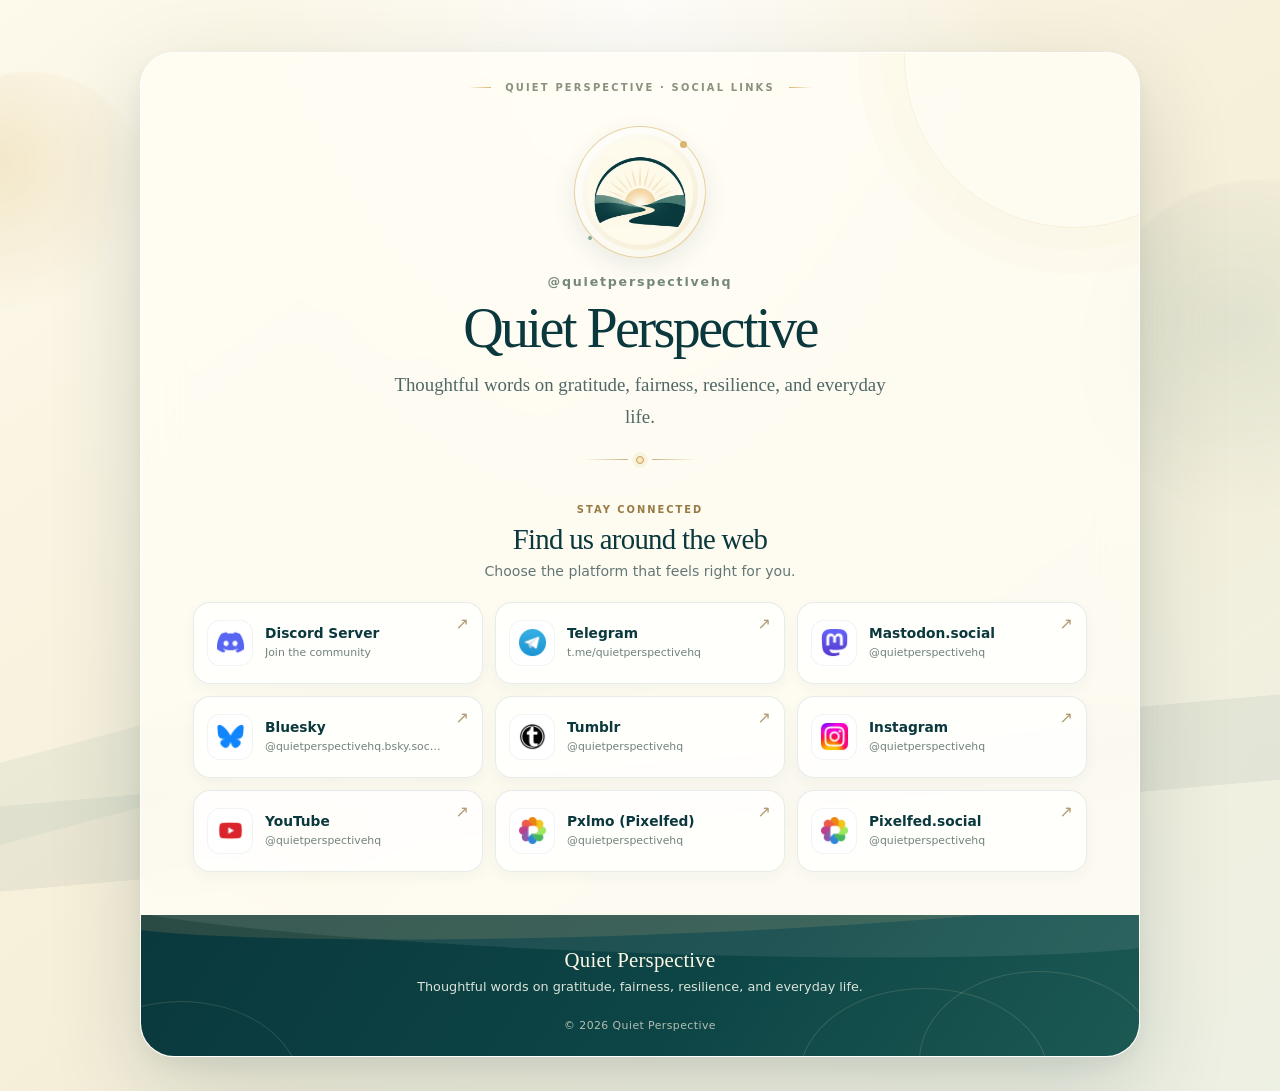
==== index.html @ dffe81c9 "Update index.html" ====
<!doctype html>
<html lang="en">
<head>
  <meta charset="utf-8">
  <meta name="viewport" content="width=device-width, initial-scale=1">
  <meta name="theme-color" content="#0a383d">
  <meta name="color-scheme" content="light">
  <meta name="description" content="Quiet Perspective — Thoughtful words on gratitude, fairness, resilience, and everyday life.">
  <meta name="author" content="Quiet Perspective">
  <meta name="robots" content="index, follow">

  <link rel="canonical" href="https://quietperspectivehq.github.io/">
  <link rel="preload" as="image" href="images/brand-mark.webp" fetchpriority="high">

  <meta property="og:type" content="website">
  <meta property="og:site_name" content="Quiet Perspective">
  <meta property="og:title" content="Quiet Perspective — Thoughtful words for everyday life">
  <meta property="og:description" content="Thoughtful words on gratitude, fairness, resilience, and everyday life.">
  <meta property="og:url" content="https://quietperspectivehq.github.io/">
  <meta property="og:image" content="https://quietperspectivehq.github.io/images/og-image.jpg">
  <meta property="og:image:secure_url" content="https://quietperspectivehq.github.io/images/og-image.jpg">
  <meta property="og:image:type" content="image/jpeg">
  <meta property="og:image:width" content="1200">
  <meta property="og:image:height" content="630">
  <meta property="og:image:alt" content="Quiet Perspective — a sunrise over a winding path and green hills.">

  <meta name="twitter:card" content="summary_large_image">
  <meta name="twitter:title" content="Quiet Perspective — Thoughtful words for everyday life">
  <meta name="twitter:description" content="Thoughtful words on gratitude, fairness, resilience, and everyday life.">
  <meta name="twitter:image" content="https://quietperspectivehq.github.io/images/og-image.jpg">
  <meta name="twitter:image:alt" content="Quiet Perspective — a sunrise over a winding path and green hills.">

  <title>Quiet Perspective — Thoughtful words for everyday life</title>

  <!-- Browser and home-screen icons. All paths are relative to the site root. -->
  <link rel="icon" href="images/favicon/favicon.ico" sizes="any">
  <link rel="icon" type="image/svg+xml" href="images/favicon/favicon.svg">
  <link rel="icon" type="image/png" sizes="32x32" href="images/favicon/favicon-32x32.png">
  <link rel="icon" type="image/png" sizes="16x16" href="images/favicon/favicon-16x16.png">
  <link rel="apple-touch-icon" sizes="180x180" href="images/favicon/apple-touch-icon.png">
  <link rel="manifest" href="site.webmanifest">

  <!-- Start fresh visits and reloads at the top; clear the obsolete links fragment. -->
  <script>
    (() => {
      const navigation = performance.getEntriesByType("navigation")[0];
      if ("scrollRestoration" in window.history && navigation?.type !== "back_forward") {
        window.history.scrollRestoration = "manual";
      }

      if (window.location.hash === "#social-links") {
        window.history.replaceState(null, "", window.location.pathname + window.location.search);
        window.scrollTo(0, 0);
      }
    })();
  </script>

  <link rel="stylesheet" href="styles.css?v=20261122-2">
  <script src="script.js?v=20261122-2" defer></script>

  <script type="application/ld+json">
  {
    "@context": "https://schema.org",
    "@type": "Organization",
    "name": "Quiet Perspective",
    "url": "https://quietperspectivehq.github.io/",
    "logo": "https://quietperspectivehq.github.io/images/brand-mark.webp",
    "sameAs": [
      "https://discord.gg/sKGpeuPsy3",
      "https://t.me/quietperspectivehq",
      "https://mastodon.social/@quietperspectivehq",
      "https://bsky.app/profile/quietperspectivehq.bsky.social",
      "https://www.tumblr.com/quietperspectivehq",
      "https://instagram.com/quietperspectivehq",
      "https://youtube.com/@quietperspectivehq",
      "https://pxlmo.com/quietperspectivehq",
      "https://pixelfed.social/quietperspectivehq"
    ]
  }
  </script>
</head>
<body>
  <div class="ambient ambient--one" aria-hidden="true"></div>
  <div class="ambient ambient--two" aria-hidden="true"></div>
  <div class="ambient ambient--three" aria-hidden="true"></div>

  <main class="page-shell">
    <section class="profile-card" aria-labelledby="page-title">
      <div class="topline" aria-hidden="true">
        <span class="topline-mark"></span>
        <span class="topline-text">QUIET PERSPECTIVE · SOCIAL LINKS</span>
        <span class="topline-mark"></span>
      </div>

      <header class="profile-header">
        <div class="logo-halo">
          <img
            class="brand-mark"
            src="images/brand-mark.webp"
            alt="Quiet Perspective sunrise and landscape emblem"
            width="132"
            height="132"
            fetchpriority="high"
            decoding="async">
        </div>
        <p class="handle">@quietperspectivehq</p>
        <h1 id="page-title">Quiet Perspective</h1>
        <p class="tagline">Thoughtful words on gratitude, fairness, resilience, and everyday life.</p>
        <div class="sunrise-rule" aria-hidden="true"><span></span><i></i><span></span></div>
      </header>

      <section class="links-section" aria-labelledby="links-title">
        <div class="section-heading">
          <span class="section-kicker">STAY CONNECTED</span>
          <h2 id="links-title">Find us around the web</h2>
          <p>Choose the platform that feels right for you.</p>
        </div>

        <nav class="social-grid" aria-label="Quiet Perspective social media and community links">
          <a class="social-card" href="https://discord.gg/sKGpeuPsy3" target="_blank" rel="noopener noreferrer" aria-label="Discord Server — opens in a new tab">
            <span class="social-icon"><img src="images/social/discord.webp" alt="" width="48" height="48" loading="lazy" decoding="async"></span>
            <span class="social-copy"><span class="social-name">Discord Server</span><span class="social-detail">Join the community</span></span>
            <span class="social-arrow" aria-hidden="true">↗</span>
          </a>
          <a class="social-card" href="https://t.me/quietperspectivehq" target="_blank" rel="noopener noreferrer" aria-label="Telegram — opens in a new tab">
            <span class="social-icon"><img src="images/social/telegram.webp" alt="" width="48" height="48" loading="lazy" decoding="async"></span>
            <span class="social-copy"><span class="social-name">Telegram</span><span class="social-detail">t.me/quietperspectivehq</span></span>
            <span class="social-arrow" aria-hidden="true">↗</span>
          </a>
          <a class="social-card" href="https://mastodon.social/@quietperspectivehq" target="_blank" rel="noopener noreferrer" aria-label="Mastodon.social — opens in a new tab">
            <span class="social-icon"><img src="images/social/mastodon.webp" alt="" width="48" height="48" loading="lazy" decoding="async"></span>
            <span class="social-copy"><span class="social-name">Mastodon.social</span><span class="social-detail">@quietperspectivehq</span></span>
            <span class="social-arrow" aria-hidden="true">↗</span>
          </a>
          <a class="social-card" href="https://bsky.app/profile/quietperspectivehq.bsky.social" target="_blank" rel="noopener noreferrer" aria-label="Bluesky — opens in a new tab">
            <span class="social-icon"><img src="images/social/bluesky.webp" alt="" width="48" height="48" loading="lazy" decoding="async"></span>
            <span class="social-copy"><span class="social-name">Bluesky</span><span class="social-detail">@quietperspectivehq.bsky.social</span></span>
            <span class="social-arrow" aria-hidden="true">↗</span>
          </a>
          <a class="social-card" href="https://www.tumblr.com/quietperspectivehq" target="_blank" rel="noopener noreferrer" aria-label="Tumblr — opens in a new tab">
            <span class="social-icon"><img src="images/social/tumblr.webp" alt="" width="48" height="48" loading="lazy" decoding="async"></span>
            <span class="social-copy"><span class="social-name">Tumblr</span><span class="social-detail">@quietperspectivehq</span></span>
            <span class="social-arrow" aria-hidden="true">↗</span>
          </a>
          <a class="social-card" href="https://instagram.com/quietperspectivehq" target="_blank" rel="noopener noreferrer" aria-label="Instagram — opens in a new tab">
            <span class="social-icon"><img src="images/social/instagram.webp" alt="" width="48" height="48" loading="lazy" decoding="async"></span>
            <span class="social-copy"><span class="social-name">Instagram</span><span class="social-detail">@quietperspectivehq</span></span>
            <span class="social-arrow" aria-hidden="true">↗</span>
          </a>
          <a class="social-card" href="https://youtube.com/@quietperspectivehq" target="_blank" rel="noopener noreferrer" aria-label="YouTube — opens in a new tab">
            <span class="social-icon"><img src="images/social/youtube.webp" alt="" width="48" height="48" loading="lazy" decoding="async"></span>
            <span class="social-copy"><span class="social-name">YouTube</span><span class="social-detail">@quietperspectivehq</span></span>
            <span class="social-arrow" aria-hidden="true">↗</span>
          </a>
          <a class="social-card" href="https://pxlmo.com/quietperspectivehq" target="_blank" rel="noopener noreferrer" aria-label="Pxlmo (Pixelfed) — opens in a new tab">
            <span class="social-icon"><img src="images/social/pixelfed.webp" alt="" width="48" height="48" loading="lazy" decoding="async"></span>
            <span class="social-copy"><span class="social-name">Pxlmo (Pixelfed)</span><span class="social-detail">@quietperspectivehq</span></span>
            <span class="social-arrow" aria-hidden="true">↗</span>
          </a>
          <a class="social-card" href="https://pixelfed.social/quietperspectivehq" target="_blank" rel="noopener noreferrer" aria-label="Pixelfed.social — opens in a new tab">
            <span class="social-icon"><img src="images/social/pixelfed.webp" alt="" width="48" height="48" loading="lazy" decoding="async"></span>
            <span class="social-copy"><span class="social-name">Pixelfed.social</span><span class="social-detail">@quietperspectivehq</span></span>
            <span class="social-arrow" aria-hidden="true">↗</span>
          </a>
        </nav>
      </section>

      <footer class="profile-footer">
        <div class="footer-wave" aria-hidden="true"><span></span><span></span><span></span></div>
        <p class="footer-brand">Quiet Perspective</p>
        <p class="footer-note">Thoughtful words on gratitude, fairness, resilience, and everyday life.</p>
        <p class="copyright">© <span id="current-year">2026</span> Quiet Perspective</p>
      </footer>
    </section>
  </main>
</body>
</html>
---- styles.css ----
/* Quiet Perspective — responsive brand styles */
:root {
  color-scheme: light;
  --evergreen: #0a383d;
  --evergreen-deep: #062c30;
  --evergreen-mid: #285d5d;
  --sage: #a9c2b4;
  --ivory: #fefaeb;
  --paper: #fffdf5;
  --sand: #efe4c8;
  --gold: #d9b66d;
  --gold-soft: #efdbad;
  --ink-soft: #637775;
  --shadow: 0 34px 95px rgba(6, 44, 48, .16), 0 8px 24px rgba(6, 44, 48, .06);
  --card-width: 1000px;
}

*,
*::before,
*::after { box-sizing: border-box; }

html {
  min-width: 320px;
  -webkit-text-size-adjust: 100%;
  text-size-adjust: 100%;
}

body {
  min-width: 320px;
  min-height: 100vh;
  min-height: 100svh;
  margin: 0;
  overflow-x: hidden;
  color: var(--evergreen);
  background:
    radial-gradient(ellipse at 50% 0%, rgba(255,255,255,.78), transparent 43%),
    linear-gradient(145deg, #fdf9eb 0%, #f6efd9 52%, #edf0e4 100%);
  font-family: Inter, ui-sans-serif, system-ui, -apple-system, BlinkMacSystemFont, "Segoe UI", sans-serif;
  -webkit-font-smoothing: antialiased;
  text-rendering: optimizeLegibility;
}

body::before {
  position: fixed;
  z-index: 0;
  inset: auto 0 0;
  height: 27vh;
  min-height: 180px;
  content: "";
  background:
    linear-gradient(165deg, transparent 0 18%, rgba(169,194,180,.16) 18.2% 32%, transparent 32.2%),
    linear-gradient(175deg, transparent 0 42%, rgba(10,56,61,.055) 42.2% 66%, transparent 66.2%);
  pointer-events: none;
}

.ambient {
  position: fixed;
  z-index: 0;
  border-radius: 50%;
  pointer-events: none;
  filter: blur(1px);
  opacity: .52;
  animation: drift 13s ease-in-out infinite alternate;
}
.ambient--one {
  width: 240px; height: 240px; top: 8%; left: -90px;
  background: radial-gradient(circle at 38% 38%, rgba(217,182,109,.45), rgba(217,182,109,0) 70%);
}
.ambient--two {
  width: 340px; height: 340px; top: 20%; right: -150px;
  background: radial-gradient(circle at 42% 42%, rgba(88,139,125,.24), rgba(88,139,125,0) 70%);
  animation-delay: -4s;
}
.ambient--three {
  width: 190px; height: 190px; bottom: -55px; left: 18%;
  background: radial-gradient(circle at 50% 50%, rgba(217,182,109,.23), rgba(217,182,109,0) 70%);
  animation-delay: -8s;
}

.page-shell {
  position: relative;
  z-index: 1;
  display: flex;
  min-height: 100vh;
  min-height: 100svh;
  flex-direction: column;
  align-items: center;
  justify-content: center;
  padding: clamp(22px, 4.2vw, 52px) clamp(10px, 2.5vw, 28px) clamp(20px, 3vw, 34px);
}

.profile-card {
  position: relative;
  isolation: isolate;
  width: min(100%, var(--card-width));
  overflow: hidden;
  border: 1px solid rgba(255,255,255,.9);
  border-radius: clamp(23px, 3vw, 34px);
  background: rgba(255,253,245,.92);
  box-shadow: var(--shadow);
  animation: card-arrive .8s cubic-bezier(.2,.75,.25,1) both, card-float 9s ease-in-out 900ms infinite;
}
@supports ((backdrop-filter: blur(1px)) or (-webkit-backdrop-filter: blur(1px))) {
  .profile-card {
    background: rgba(255,253,245,.84);
    -webkit-backdrop-filter: blur(18px);
    backdrop-filter: blur(18px);
  }
}
.profile-card::before {
  position: absolute;
  z-index: -1;
  top: -165px;
  right: -105px;
  width: 340px;
  height: 340px;
  border: 1px solid rgba(217,182,109,.16);
  border-radius: 50%;
  box-shadow: 0 0 0 22px rgba(217,182,109,.035), 0 0 0 46px rgba(217,182,109,.025);
  content: "";
  pointer-events: none;
}

.topline {
  display: flex;
  align-items: center;
  justify-content: center;
  gap: 14px;
  padding: 29px 24px 0;
  color: #8a927d;
  font-size: .62rem;
  font-weight: 750;
  letter-spacing: .22em;
  text-align: center;
}
.topline-mark {
  width: 23px;
  height: 1px;
  flex: 0 1 23px;
  background: linear-gradient(90deg, transparent, var(--gold));
}
.topline-mark:last-child { transform: rotate(180deg); }
.topline-text { white-space: nowrap; }

.profile-header {
  display: flex;
  flex-direction: column;
  align-items: center;
  padding: 33px 36px 18px;
  text-align: center;
}
.logo-halo {
  position: relative;
  display: grid;
  width: 132px;
  height: 132px;
  flex: 0 0 auto;
  place-items: center;
  margin-bottom: 16px;
  border: 1px solid rgba(217,182,109,.56);
  border-radius: 50%;
  background: linear-gradient(145deg, #fffef8, #f4ebd1);
  box-shadow: 0 8px 24px rgba(10,56,61,.09), inset 0 0 0 7px rgba(255,255,255,.6);
  animation: halo-breathe 6s ease-in-out infinite;
}
.logo-halo::before,
.logo-halo::after {
  position: absolute;
  width: 7px;
  height: 7px;
  border-radius: 50%;
  background: var(--gold);
  content: "";
}
.logo-halo::before { top: 14px; right: 18px; }
.logo-halo::after { bottom: 17px; left: 13px; width: 4px; height: 4px; background: #87a899; }
.brand-mark {
  display: block;
  width: 106px;
  height: 106px;
  border-radius: 50%;
  object-fit: cover;
}
.handle {
  margin: 0 0 9px;
  color: #758877;
  font-size: .79rem;
  font-weight: 650;
  letter-spacing: .14em;
}
h1, h2, p { margin-top: 0; }
h1 {
  margin-bottom: 11px;
  color: var(--evergreen);
  font-family: Georgia, "Times New Roman", serif;
  font-size: clamp(2.25rem, 5vw, 3.5rem);
  font-weight: 500;
  letter-spacing: -.045em;
  line-height: 1.08;
}
.tagline {
  max-width: 510px;
  margin-bottom: 0;
  color: #506866;
  font-family: Georgia, "Times New Roman", serif;
  font-size: clamp(1rem, 2vw, 1.18rem);
  line-height: 1.65;
}
.sunrise-rule {
  display: flex;
  width: 138px;
  align-items: center;
  justify-content: center;
  gap: 8px;
  margin-top: 24px;
}
.sunrise-rule span {
  width: 44px;
  height: 1px;
  background: linear-gradient(90deg, transparent, #c8b37e);
}
.sunrise-rule span:last-child { transform: rotate(180deg); }
.sunrise-rule i {
  display: block;
  width: 8px;
  height: 8px;
  border: 1px solid #c69f54;
  border-radius: 50%;
  background: #f9e8bd;
  box-shadow: 0 0 0 4px rgba(217,182,109,.12);
}

.links-section { padding: 16px 52px 43px; }
.section-heading { margin-bottom: 23px; text-align: center; }
.section-kicker {
  display: inline-block;
  margin-bottom: 8px;
  color: #987b43;
  font-size: .62rem;
  font-weight: 800;
  letter-spacing: .2em;
}
h2 {
  margin-bottom: 7px;
  color: var(--evergreen);
  font-family: Georgia, "Times New Roman", serif;
  font-size: clamp(1.42rem, 3vw, 1.8rem);
  font-weight: 500;
  letter-spacing: -.025em;
}
.section-heading p { margin-bottom: 0; color: var(--ink-soft); font-size: .88rem; }
.social-grid {
  display: grid;
  grid-template-columns: repeat(3, minmax(0, 1fr));
  gap: 12px;
}
.social-card {
  position: relative;
  display: grid;
  min-width: 0;
  min-height: 82px;
  grid-template-columns: 46px minmax(0, 1fr) 16px;
  align-items: center;
  gap: 12px;
  padding: 13px;
  border: 1px solid rgba(10,56,61,.095);
  border-radius: 17px;
  background: rgba(255,255,255,.78);
  color: inherit;
  text-decoration: none;
  box-shadow: 0 5px 15px rgba(10,56,61,.035);
  -webkit-tap-highlight-color: transparent;
  transition: transform .22s ease, border-color .22s ease, background .22s ease, box-shadow .22s ease;
}
.social-card:focus-visible {
  z-index: 2;
  outline: 3px solid rgba(194,158,87,.88);
  outline-offset: 3px;
  background: #fffef9;
  box-shadow: 0 8px 22px rgba(10,56,61,.1);
}
.social-icon {
  display: grid;
  width: 46px;
  height: 46px;
  place-items: center;
  overflow: hidden;
  border: 1px solid rgba(10,56,61,.055);
  border-radius: 13px;
  background: #fff;
  transition: transform .22s ease, box-shadow .22s ease;
}
.social-icon img { display: block; width: 31px; height: 31px; object-fit: contain; }
.social-copy { display: flex; min-width: 0; flex-direction: column; gap: 4px; }
.social-name {
  overflow: hidden;
  color: var(--evergreen);
  font-size: .86rem;
  font-weight: 760;
  line-height: 1.2;
  text-overflow: ellipsis;
  white-space: nowrap;
}
.social-detail {
  overflow: hidden;
  color: #72827c;
  font-size: .68rem;
  line-height: 1.3;
  text-overflow: ellipsis;
  white-space: nowrap;
}
.social-arrow {
  justify-self: end;
  align-self: start;
  color: #9d8350;
  font-size: 1rem;
  line-height: 1;
  opacity: .8;
  transition: transform .22s ease, opacity .22s ease;
}

@media (hover: hover) and (pointer: fine) {
  .social-card:hover {
    z-index: 1;
    transform: translateY(-3px);
    border-color: rgba(194,158,87,.62);
    background: #fffef9;
    box-shadow: 0 12px 24px rgba(10,56,61,.095);
  }
  .social-card:hover .social-icon {
    transform: scale(1.045) rotate(-2deg);
    box-shadow: 0 4px 11px rgba(10,56,61,.08);
  }
  .social-card:hover .social-arrow { transform: translate(2px,-2px); opacity: 1; }
}
.social-card:active { transform: translateY(-1px) scale(.995); }

.profile-footer {
  position: relative;
  overflow: hidden;
  padding: 33px 24px 24px;
  background: linear-gradient(125deg, #0a383d 0%, #0d4546 55%, #1c5953 100%);
  color: #fbf7e9;
  text-align: center;
}
.profile-footer::before,
.profile-footer::after {
  position: absolute;
  z-index: 0;
  right: -6%;
  left: -6%;
  height: 80px;
  border-radius: 50%;
  content: "";
  pointer-events: none;
}
.profile-footer::before { top: -60px; background: rgba(217,182,109,.15); transform: rotate(-2deg); }
.profile-footer::after { top: -42px; background: rgba(255,253,245,.08); transform: rotate(2deg); }
.footer-wave { position: absolute; inset: 0; overflow: hidden; pointer-events: none; }
.footer-wave span {
  position: absolute;
  right: -20px;
  bottom: -95px;
  width: 240px;
  height: 180px;
  border: 1px solid rgba(240,219,173,.15);
  border-radius: 50%;
}
.footer-wave span:nth-child(2) { right: 90px; bottom: -112px; width: 250px; height: 180px; }
.footer-wave span:nth-child(3) { right: auto; bottom: -120px; left: -80px; width: 240px; height: 175px; }
.footer-brand, .footer-note, .copyright { position: relative; z-index: 1; }
.footer-brand {
  margin-bottom: 5px;
  color: #fff8e5;
  font-family: Georgia, "Times New Roman", serif;
  font-size: 1.3rem;
  letter-spacing: .01em;
}
.footer-note { margin-bottom: 22px; color: #d9e3d8; font-size: .8rem; line-height: 1.55; }
.copyright { margin-bottom: 0; color: rgba(244,239,220,.72); font-size: .68rem; letter-spacing: .04em; }

@keyframes drift {
  from { transform: translate3d(0, -8px, 0) scale(1); }
  to { transform: translate3d(12px, 18px, 0) scale(1.06); }
}
@keyframes card-arrive {
  from { opacity: 0; transform: translateY(22px) scale(.99); }
  to { opacity: 1; transform: translateY(0) scale(1); }
}
@keyframes card-float {
  0%, 100% { translate: 0 0; }
  50% { translate: 0 -4px; }
}
@keyframes halo-breathe {
  0%, 100% { box-shadow: 0 8px 24px rgba(10,56,61,.09), inset 0 0 0 7px rgba(255,255,255,.6); }
  50% { box-shadow: 0 10px 29px rgba(10,56,61,.13), 0 0 0 7px rgba(217,182,109,.055), inset 0 0 0 7px rgba(255,255,255,.6); }
}

/* Give medium-width tablets more room for platform names: two columns until 620px. */
@media (max-width: 1000px) {
  .profile-card { width: min(100%, 760px); }
  .links-section { padding-right: clamp(22px, 5vw, 42px); padding-left: clamp(22px, 5vw, 42px); }
  .social-grid { grid-template-columns: repeat(2, minmax(0, 1fr)); }
}

@media (max-width: 620px) {
  .page-shell { justify-content: flex-start; padding: 16px 10px 18px; }
  .profile-card { width: 100%; border-radius: 23px; }
  .topline { gap: 9px; padding: 23px 12px 0; font-size: .53rem; letter-spacing: .15em; }
  .topline-mark { width: 15px; flex-basis: 15px; }
  .profile-header { padding: 27px 20px 15px; }
  .logo-halo { width: 112px; height: 112px; margin-bottom: 14px; }
  .brand-mark { width: 90px; height: 90px; }
  h1 { font-size: clamp(2.05rem, 9.6vw, 2.8rem); }
  .tagline { max-width: 360px; font-size: 1rem; }
  .links-section { padding: 14px 15px 27px; }
  .section-heading { margin-bottom: 19px; }
  .social-grid { grid-template-columns: minmax(0, 1fr); gap: 9px; }
  .social-card { min-height: 74px; padding: 11px 13px; }
  .social-icon { width: 44px; height: 44px; }
  .social-card { grid-template-columns: 44px minmax(0, 1fr) 16px; }
  .social-name { font-size: .88rem; }
  .social-detail { font-size: .7rem; }
  .profile-footer { padding: 30px 18px 21px; }
}

@media (max-width: 360px) {
  .page-shell { padding-right: 7px; padding-left: 7px; }
  .topline { gap: 7px; font-size: .49rem; letter-spacing: .12em; }
  .topline-mark { flex-basis: 12px; }
  .profile-header { padding-right: 15px; padding-left: 15px; }
  .links-section { padding-right: 11px; padding-left: 11px; }
  .social-card { gap: 10px; padding-right: 10px; padding-left: 10px; }
  .footer-note { max-width: 270px; margin-right: auto; margin-left: auto; }
}

@media (max-height: 760px) and (min-width: 621px) {
  .page-shell { justify-content: flex-start; }
}

@media (prefers-reduced-motion: reduce) {
  *, *::before, *::after {
    scroll-behavior: auto !important;
    animation-duration: .01ms !important;
    animation-iteration-count: 1 !important;
    transition-duration: .01ms !important;
  }
  .profile-card { animation: none; }
}
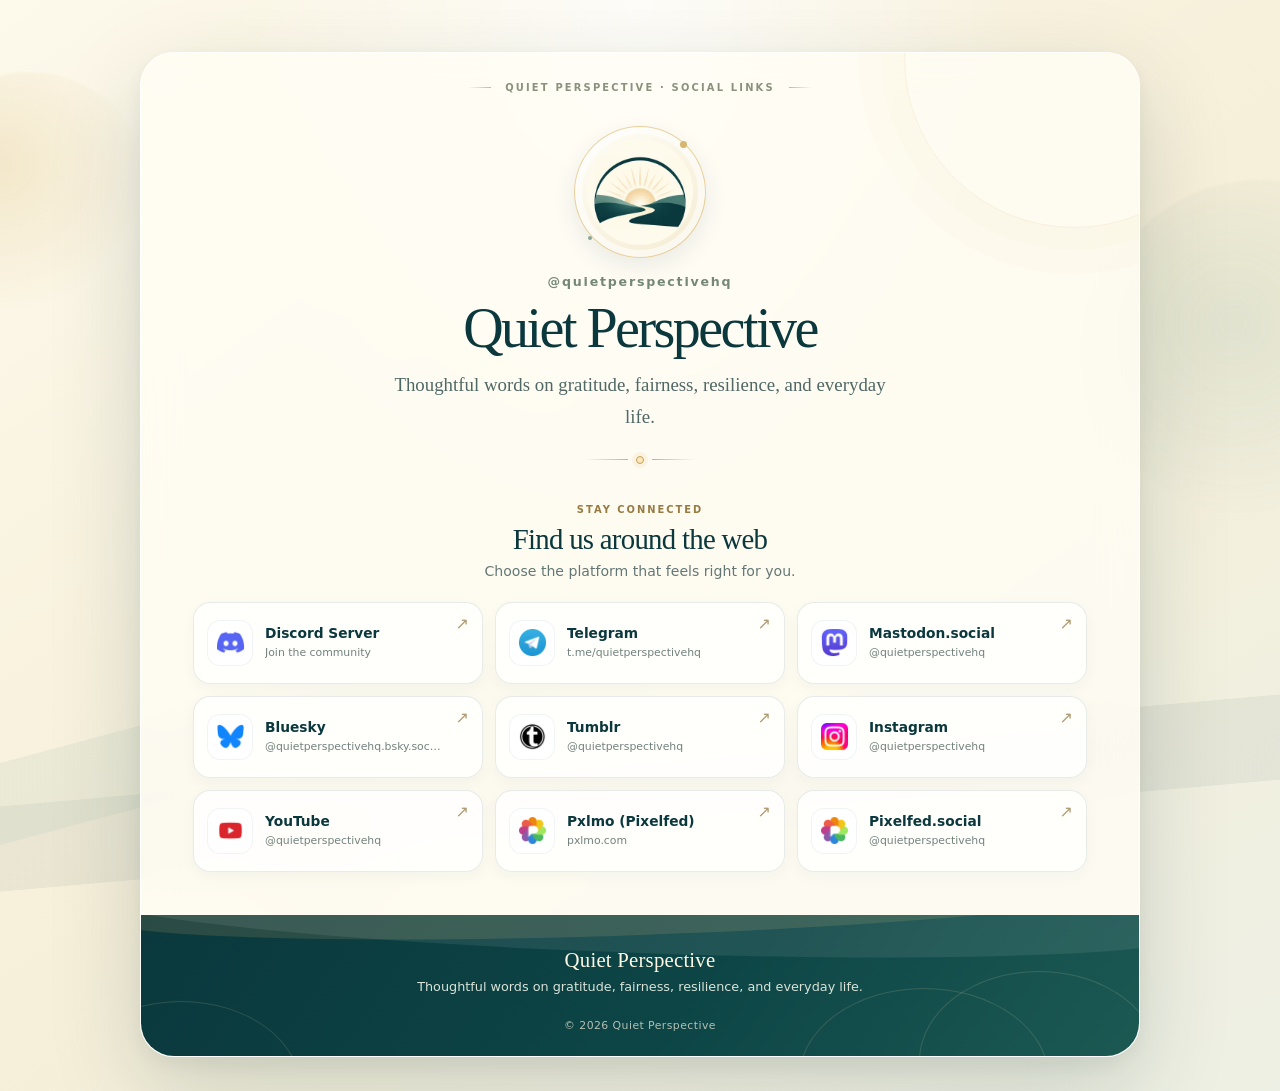
==== commit cfc61f4e: "Add files via upload" ====
--- a/index.html
+++ b/index.html
@@ -10,6 +10,9 @@
   <meta name="robots" content="index, follow">
 
   <link rel="canonical" href="https://quietperspectivehq.github.io/">
+  <link rel="describedby" type="text/markdown" href="/llms.txt">
+  <link rel="sitemap" type="application/xml" href="/sitemap.xml">
+  <link rel="ard" type="application/json" href="/.well-known/ard.json">
   <link rel="preload" as="image" href="images/brand-mark.webp" fetchpriority="high">
 
   <meta property="og:type" content="website">
@@ -32,31 +35,18 @@
 
   <title>Quiet Perspective — Thoughtful words for everyday life</title>
 
-  <!-- Browser and home-screen icons. All paths are relative to the site root. -->
-  <link rel="icon" href="images/favicon/favicon.ico" sizes="any">
-  <link rel="icon" type="image/svg+xml" href="images/favicon/favicon.svg">
+  <!-- Browser, pinned-tab and home-screen icons; assets stay in images/favicon/. -->
+  <link rel="icon" href="images/favicon/favicon.ico" type="image/x-icon">
+  <link rel="icon" type="image/svg+xml" href="images/favicon/favicon.svg" sizes="any">
+  <link rel="icon" type="image/png" sizes="48x48" href="images/favicon/favicon-48x48.png">
   <link rel="icon" type="image/png" sizes="32x32" href="images/favicon/favicon-32x32.png">
   <link rel="icon" type="image/png" sizes="16x16" href="images/favicon/favicon-16x16.png">
   <link rel="apple-touch-icon" sizes="180x180" href="images/favicon/apple-touch-icon.png">
-  <link rel="manifest" href="site.webmanifest">
+  <link rel="mask-icon" href="images/favicon/safari-pinned-tab.svg" color="#0a383d">
+  <link rel="manifest" href="/site.webmanifest">
 
-  <!-- Start fresh visits and reloads at the top; clear the obsolete links fragment. -->
-  <script>
-    (() => {
-      const navigation = performance.getEntriesByType("navigation")[0];
-      if ("scrollRestoration" in window.history && navigation?.type !== "back_forward") {
-        window.history.scrollRestoration = "manual";
-      }
-
-      if (window.location.hash === "#social-links") {
-        window.history.replaceState(null, "", window.location.pathname + window.location.search);
-        window.scrollTo(0, 0);
-      }
-    })();
-  </script>
-
-  <link rel="stylesheet" href="styles.css?v=20261122-2">
-  <script src="script.js?v=20261122-2" defer></script>
+  <link rel="stylesheet" href="styles.css?v=20261122-3">
+  <script src="script.js?v=20261122-3" defer></script>
 
   <script type="application/ld+json">
   {
@@ -118,7 +108,7 @@
 
         <nav class="social-grid" aria-label="Quiet Perspective social media and community links">
           <a class="social-card" href="https://discord.gg/sKGpeuPsy3" target="_blank" rel="noopener noreferrer" aria-label="Discord Server — opens in a new tab">
-            <span class="social-icon"><img src="images/social/discord.webp" alt="" width="48" height="48" loading="lazy" decoding="async"></span>
+            <span class="social-icon"><img src="images/social/discord.webp" alt="" width="48" height="48" loading="eager" fetchpriority="high" decoding="async"></span>
             <span class="social-copy"><span class="social-name">Discord Server</span><span class="social-detail">Join the community</span></span>
             <span class="social-arrow" aria-hidden="true">↗</span>
           </a>
@@ -154,7 +144,7 @@
           </a>
           <a class="social-card" href="https://pxlmo.com/quietperspectivehq" target="_blank" rel="noopener noreferrer" aria-label="Pxlmo (Pixelfed) — opens in a new tab">
             <span class="social-icon"><img src="images/social/pixelfed.webp" alt="" width="48" height="48" loading="lazy" decoding="async"></span>
-            <span class="social-copy"><span class="social-name">Pxlmo (Pixelfed)</span><span class="social-detail">@quietperspectivehq</span></span>
+            <span class="social-copy"><span class="social-name">Pxlmo (Pixelfed)</span><span class="social-detail">pxlmo.com</span></span>
             <span class="social-arrow" aria-hidden="true">↗</span>
           </a>
           <a class="social-card" href="https://pixelfed.social/quietperspectivehq" target="_blank" rel="noopener noreferrer" aria-label="Pixelfed.social — opens in a new tab">
--- a/styles.css
+++ b/styles.css
@@ -384,8 +384,8 @@
   to { transform: translate3d(12px, 18px, 0) scale(1.06); }
 }
 @keyframes card-arrive {
-  from { opacity: 0; transform: translateY(22px) scale(.99); }
-  to { opacity: 1; transform: translateY(0) scale(1); }
+  from { transform: translateY(14px) scale(.995); }
+  to { transform: translateY(0) scale(1); }
 }
 @keyframes card-float {
   0%, 100% { translate: 0 0; }
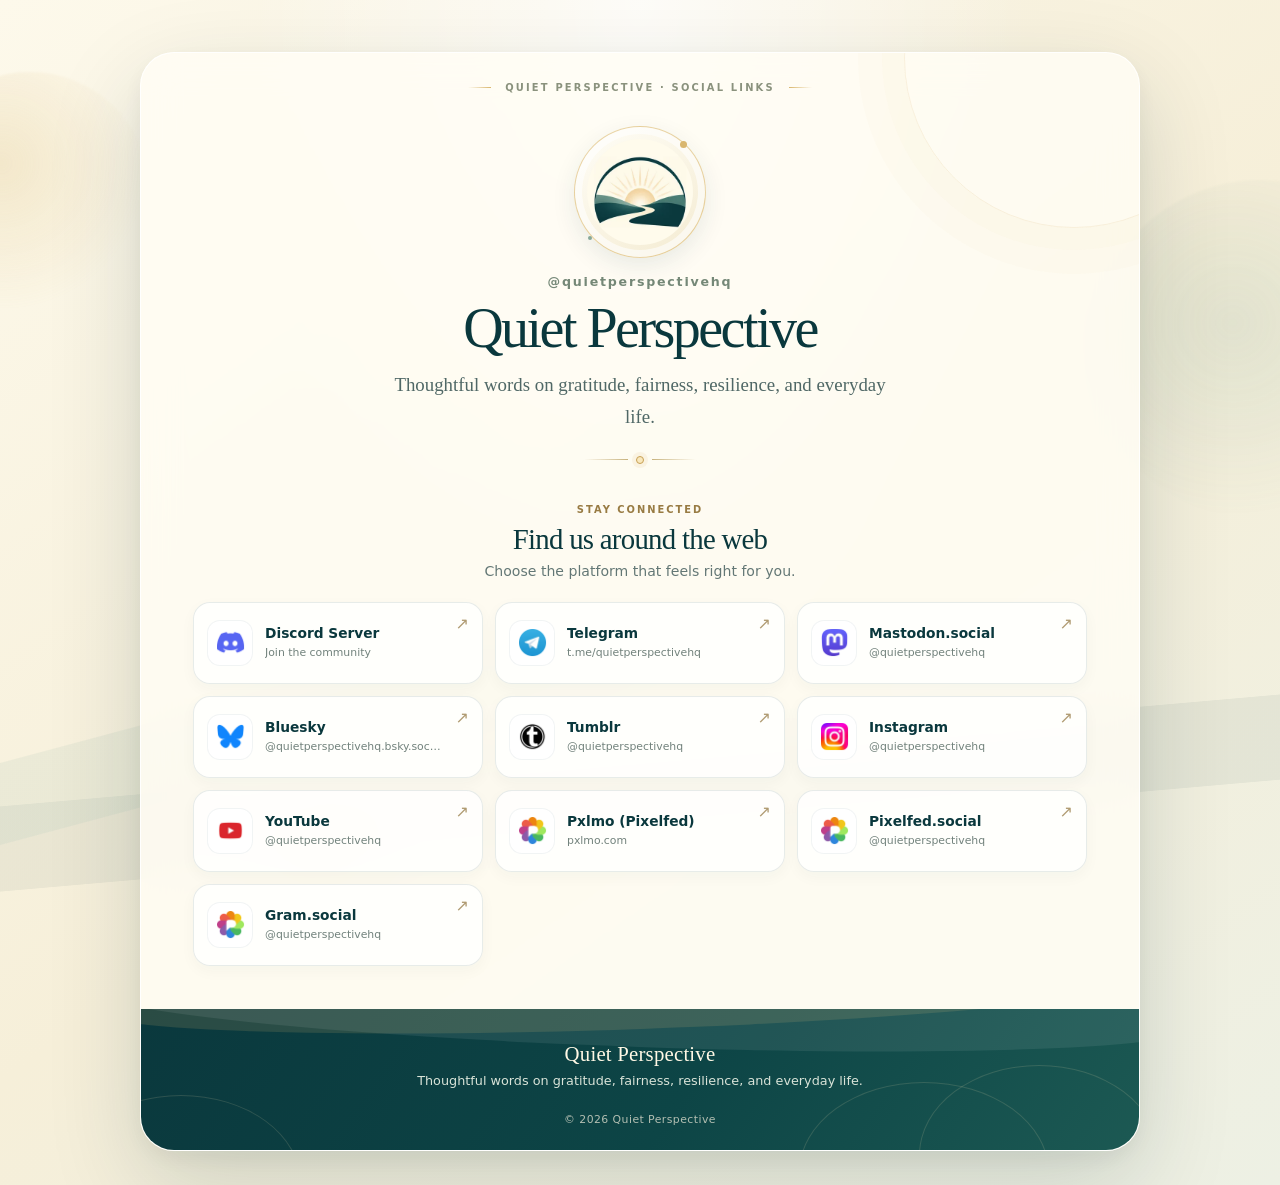
==== commit 5ca6051b: "Update index.html" ====
--- a/index.html
+++ b/index.html
@@ -45,8 +45,8 @@
   <link rel="mask-icon" href="images/favicon/safari-pinned-tab.svg" color="#0a383d">
   <link rel="manifest" href="/site.webmanifest">
 
-  <link rel="stylesheet" href="styles.css?v=20261122-3">
-  <script src="script.js?v=20261122-3" defer></script>
+  <link rel="stylesheet" href="styles.css?v=20261123-1">
+  <script src="script.js?v=20261123-1" defer></script>
 
   <script type="application/ld+json">
   {
@@ -65,6 +65,8 @@
       "https://youtube.com/@quietperspectivehq",
       "https://pxlmo.com/quietperspectivehq",
       "https://pixelfed.social/quietperspectivehq"
+      "https://gram.social/quietperspectivehq"
+    
     ]
   }
   </script>
@@ -152,6 +154,11 @@
             <span class="social-copy"><span class="social-name">Pixelfed.social</span><span class="social-detail">@quietperspectivehq</span></span>
             <span class="social-arrow" aria-hidden="true">↗</span>
           </a>
+          <a class="social-card" href="https://gram.social/quietperspectivehq" target="_blank" rel="noopener noreferrer" aria-label="Gram.social — opens in a new tab">
+            <span class="social-icon"><img src="images/social/pixelfed.webp" alt="" width="48" height="48" loading="lazy" decoding="async"></span>
+            <span class="social-copy"><span class="social-name">Gram.social</span><span class="social-detail">@quietperspectivehq</span></span>
+            <span class="social-arrow" aria-hidden="true">↗</span>
+          </a>
         </nav>
       </section>
 
--- a/styles.css
+++ b/styles.css
@@ -161,7 +161,6 @@
   border-radius: 50%;
   background: linear-gradient(145deg, #fffef8, #f4ebd1);
   box-shadow: 0 8px 24px rgba(10,56,61,.09), inset 0 0 0 7px rgba(255,255,255,.6);
-  animation: halo-breathe 6s ease-in-out infinite;
 }
 .logo-halo::before,
 .logo-halo::after {
@@ -391,11 +390,6 @@
   0%, 100% { translate: 0 0; }
   50% { translate: 0 -4px; }
 }
-@keyframes halo-breathe {
-  0%, 100% { box-shadow: 0 8px 24px rgba(10,56,61,.09), inset 0 0 0 7px rgba(255,255,255,.6); }
-  50% { box-shadow: 0 10px 29px rgba(10,56,61,.13), 0 0 0 7px rgba(217,182,109,.055), inset 0 0 0 7px rgba(255,255,255,.6); }
-}
-
 /* Give medium-width tablets more room for platform names: two columns until 620px. */
 @media (max-width: 1000px) {
   .profile-card { width: min(100%, 760px); }
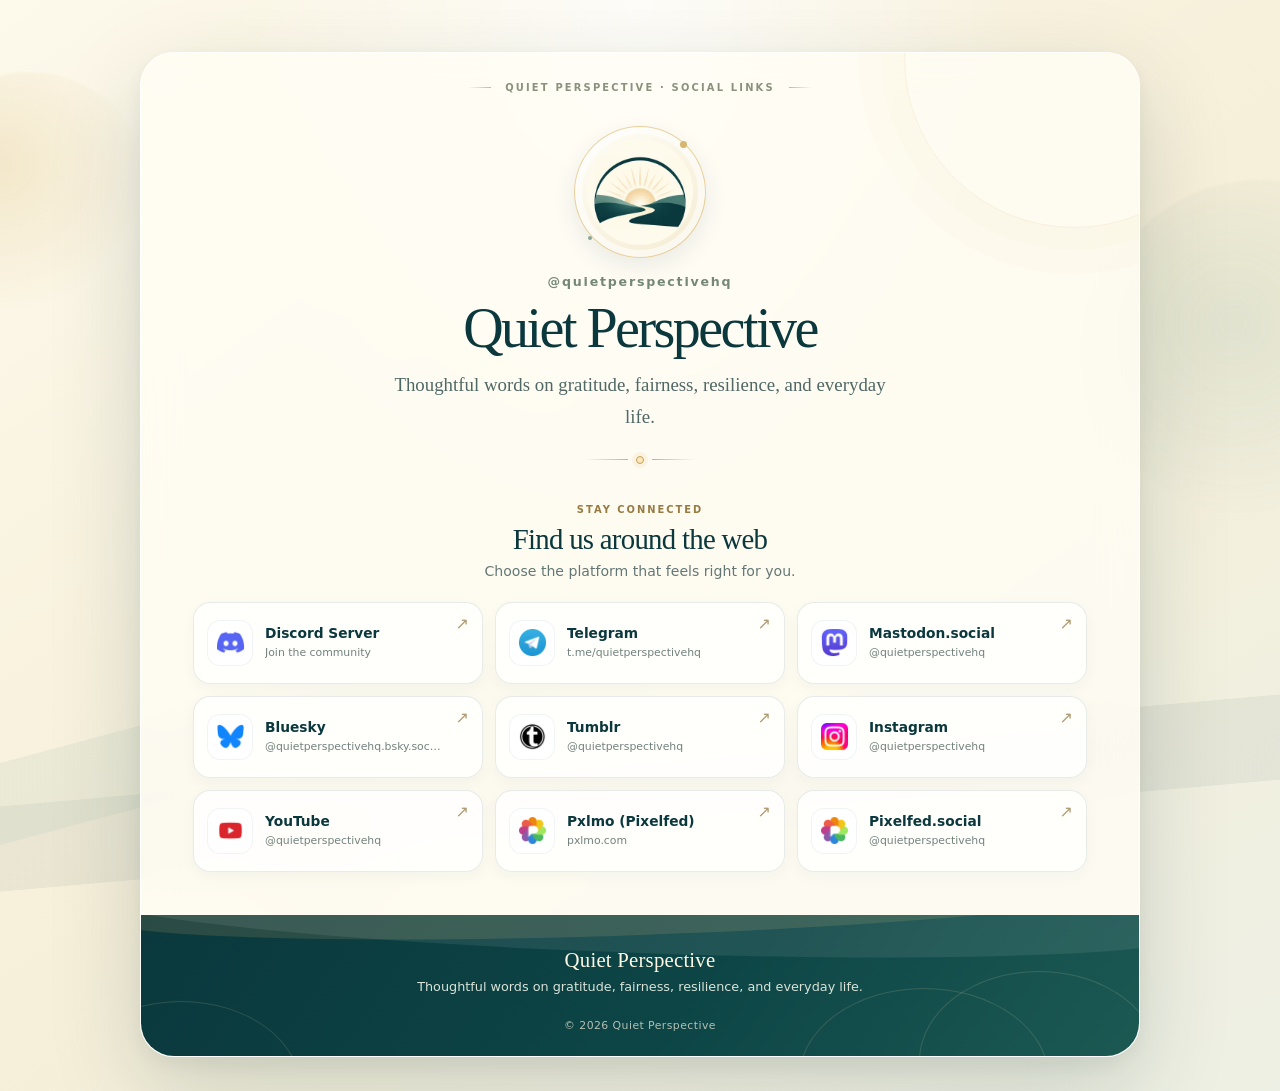
==== commit 1f5819e0: "Update social links in index.html Removed Gram.social link from social navigation." ====
--- a/index.html
+++ b/index.html
@@ -65,7 +65,6 @@
       "https://youtube.com/@quietperspectivehq",
       "https://pxlmo.com/quietperspectivehq",
       "https://pixelfed.social/quietperspectivehq"
-      "https://gram.social/quietperspectivehq"
     
     ]
   }
@@ -154,11 +153,7 @@
             <span class="social-copy"><span class="social-name">Pixelfed.social</span><span class="social-detail">@quietperspectivehq</span></span>
             <span class="social-arrow" aria-hidden="true">↗</span>
           </a>
-          <a class="social-card" href="https://gram.social/quietperspectivehq" target="_blank" rel="noopener noreferrer" aria-label="Gram.social — opens in a new tab">
-            <span class="social-icon"><img src="images/social/pixelfed.webp" alt="" width="48" height="48" loading="lazy" decoding="async"></span>
-            <span class="social-copy"><span class="social-name">Gram.social</span><span class="social-detail">@quietperspectivehq</span></span>
-            <span class="social-arrow" aria-hidden="true">↗</span>
-          </a>
+
         </nav>
       </section>
 
